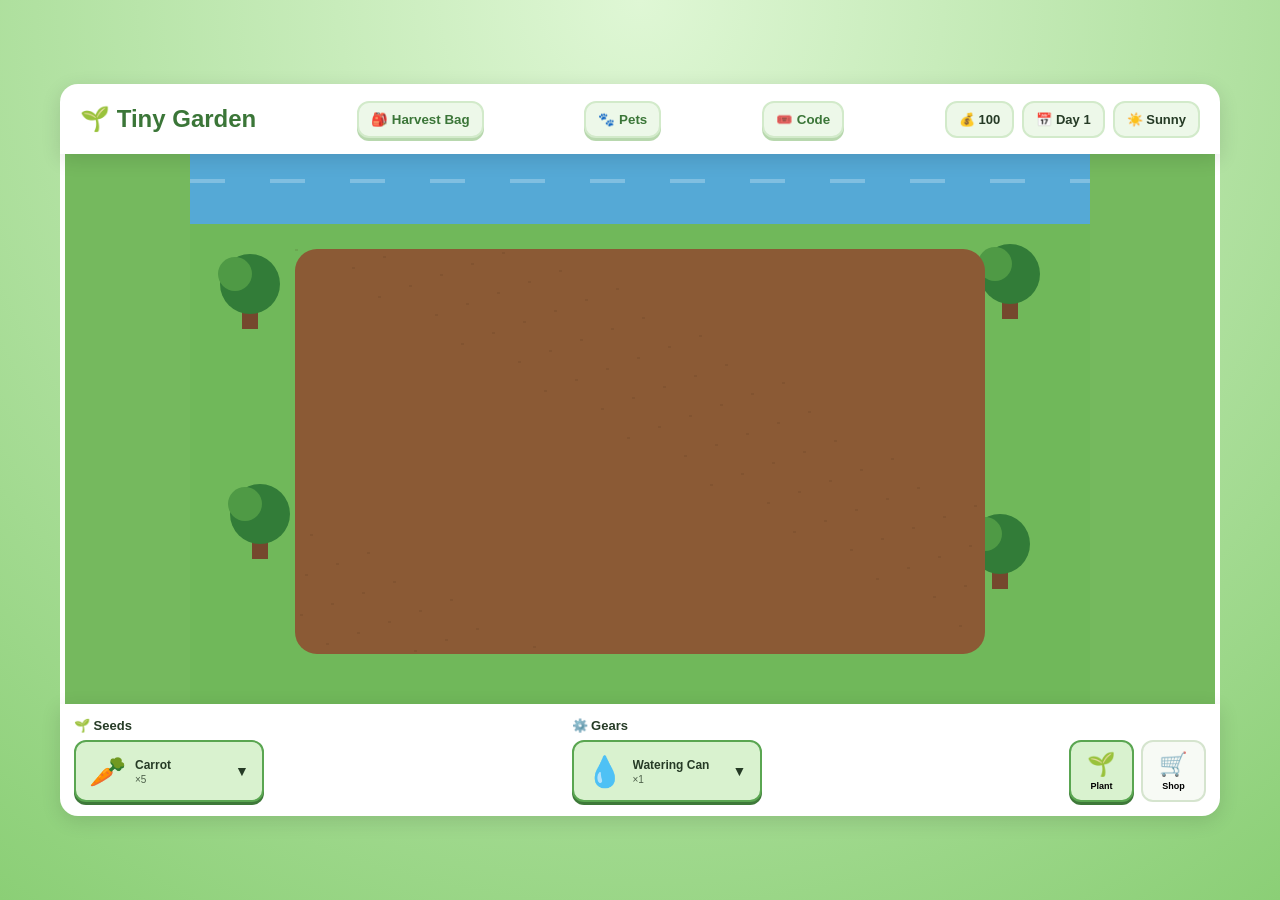
==== index.html @ c6c9e292 "Rename home.html to index.html" ====
<!DOCTYPE html>
<html lang="id">
<head>
    <meta charset="UTF-8">
    <meta name="viewport" content="width=device-width, initial-scale=1.0">
    <title>Tiny Garden</title>
    <link rel="stylesheet" href="home.css">
</head>
<body>

<div class="game-wrapper">

    <header class="topbar">
        <div class="logo">🌱 <span>Tiny Garden</span></div>

        <button id="harvestBagButton" class="header-button">
            🎒 Harvest Bag
        </button>

        <button id="petButton" class="header-button">
            🐾 Pets
        </button>

        <button id="redeemButton" class="header-button">
            🎟️ Code
        </button>

        <div class="stats">
            <div class="stat">💰 <span id="coins">100</span></div>
            <div class="stat">📅 Day <span id="day">1</span></div>
            <div class="stat">☀️ <span id="weather">Sunny</span></div>
        </div>
    </header>

    <main class="game-container">
        <canvas id="gameCanvas" width="900" height="550"></canvas>
        <div id="notification" class="notification"></div>
    </main>

    <section class="bottom-ui">

        <div class="inventory-section">
            <div class="section-title">🌱 Seeds</div>

            <div id="seedSelector" class="selector-wrapper">
                <button id="selectedSeedButton" class="selector-button" type="button"></button>
                <div id="seedSelectorPopup" class="selector-popup hidden"></div>
            </div>
        </div>

        <div class="inventory-section">
            <div class="section-title">⚙️ Gears</div>

            <div id="gearSelector" class="selector-wrapper">
                <button id="selectedGearButton" class="selector-button" type="button"></button>
                <div id="gearSelectorPopup" class="selector-popup hidden"></div>
            </div>
        </div>

        <div class="controls">
            <button class="tool active" data-tool="plant">
                🌱
                <span>Plant</span>
            </button>

            <button class="tool" data-tool="shop">
                🛒
                <span>Shop</span>
            </button>
        </div>
    </section>
</div>

<div id="harvestModal" class="modal hidden">
    <div class="modal-card">
        <button class="close" id="closeHarvestBag">✕</button>
        <h2>🎒 Harvest Bag</h2>
        <p>Hasil panen yang belum dijual.</p>
        <div class="harvest-actions">
            <button id="sellSelectedButton" class="sell-button" type="button">💰 Sell Selected (<span id="selectedHarvestCount">0</span>)</button>
            <button id="sellAllButton" class="sell-all-button" type="button">💰 Sell All</button>
        </div>
        <div id="harvestItems" class="harvest-items"></div>
        <div class="modal-footer">
            Total: <span id="harvestCount">0</span> item
        </div>
    </div>
</div>

<div id="shopModal" class="modal hidden">
    <div class="modal-card">
        <button class="close" id="closeShop">✕</button>
        <h2>🛒 Shop</h2>

        <div class="tabs">
            <button class="tab active" data-tab="seeds">Seeds</button>
            <button class="tab" data-tab="eggs">Pet Eggs</button>
            <button class="tab" data-tab="gears">Gears</button>
        </div>

        <div id="seedShop" class="shop-list"></div>

        <div id="gearShop" class="shop-list hidden"></div>

        <div id="eggShop" class="shop-list hidden">
            <div class="shop-item">
                <span>🥚</span>
                <div>
                    <b>Basic Egg</b>
                    <small>100 💰</small>
                    <small>Bunny 33.33% · Golden Lab 33.33% · Dog 33.33%</small>
                </div>
                <button onclick="buyEgg('basic')">Buy</button>
            </div>

            <div class="shop-item">
                <span>🪲</span>
                <div>
                    <b>Bug Egg</b>
                    <small>500 💰</small>
                    <small>Caterpillar 25% · Praying Mantis 20% · Giant Ant 25% · Snail 25% · Dragonfly 5%</small>
                </div>
                <button onclick="buyEgg('bug')">Buy</button>
            </div>

            <div class="shop-item">
                <span>🌙</span>
                <div>
                    <b>Night Egg</b>
                    <small>1000 💰</small>
                    <small>Hedgehog 49% · Mole 22% · Frog 14% · Echo Frog 10% · Night Owl 4% · Raccoon 1%</small>
                </div>
                <button onclick="buyEgg('night')">Buy</button>
            </div>
        </div>

        <div class="shop-footer">
            Coins: 💰 <span id="shopCoins">100</span>
        </div>
    </div>
</div>

<div id="redeemModal" class="modal hidden">
    <div class="modal-card redeem-card">
        <button class="close" id="closeRedeem">✕</button>
        <h2>🎟️ Redeem Code</h2>
        <p>Masukkan redeem code.</p>
        <div class="redeem-input-row">
            <input id="redeemCodeInput" type="text" placeholder="Enter code" autocomplete="off">
            <button id="redeemCodeButton" class="sell-button" type="button">Redeem</button>
        </div>
    </div>
</div>

<div id="cheatModal" class="modal hidden">
    <div class="modal-card cheat-card">
        <button class="close" id="closeCheat">✕</button>
        <h2>🔧 Cheat Panel</h2>
        <p>Developer tools</p>

        <div class="cheat-section">
            <div class="cheat-section-title">💰 Coins</div>
            <div class="cheat-buttons">
                <button type="button" onclick="cheatAddCoins(1000000000)">+1,000,000,000</button>
                <button type="button" onclick="cheatAddCoins(1000000)">+1,000,000</button>
                <button type="button" onclick="cheatAddCoins(-1000000)">-1,000,000</button>
                <button type="button" onclick="cheatAddCoins(-1000000000)">-1,000,000,000</button>
            </div>
        </div>

        <div class="cheat-section">
            <div class="cheat-section-title">🥚 Eggs</div>
            <div class="cheat-buttons">
                <button type="button" onclick="cheatAddEgg('night', 100)">+100 Night Egg</button>
                <button type="button" onclick="cheatAddEgg('night', 10)">+10 Night Egg</button>
                <button type="button" onclick="cheatAddEgg('bug', 100)">+100 Bug Egg</button>
                <button type="button" onclick="cheatAddEgg('bug', 10)">+10 Bug Egg</button>
                <button type="button" onclick="cheatAddEgg('basic', 100)">+100 Basic Egg</button>
            </div>
        </div>

        <div class="cheat-section">
            <div class="cheat-section-title">🌱 Seeds</div>
            <div id="cheatSeedButtons" class="cheat-seed-list"></div>
        </div>
    </div>
</div>

<div id="petModal" class="modal hidden">
    <div class="modal-card pet-modal-card">
        <button class="close" id="closePetModal">✕</button>
        <h2>🐾 Pet Inventory</h2>

        <div class="active-slots">
            <div class="section-title">Active Pet Slots</div>
            <div id="activeSlots" class="active-slots-grid"></div>
        </div>

        <div class="pet-tabs">
            <button class="tab active" data-pet-tab="pets">Pets</button>
            <button class="tab" data-pet-tab="eggs">Egg Inventory</button>
        </div>

        <div id="petList" class="pet-list"></div>
        <div id="eggInventory" class="egg-list hidden"></div>
    </div>
</div>

<div id="hatchModal" class="modal hidden">
    <div class="hatch-card">
        <div id="hatchEggIcon">🥚</div>
        <h2 id="hatchTitle">Hatching...</h2>
        <div id="hatchResult" class="hatch-result"></div>
        <button id="hatchClose" class="secondary hidden">Close</button>
    </div>
</div>

<script src="home.js"></script>
</body>
</html>
---- home.css ----
* {
    box-sizing: border-box;
    margin: 0;
    padding: 0;
}

body {
    font-family: Arial, Helvetica, sans-serif;
    background: radial-gradient(circle at top, #dff7d5, #8bcf76);
    min-height: 100vh;
    display: flex;
    justify-content: center;
    align-items: center;
    color: #263b26;
}

button {
    font-family: inherit;
    cursor: pointer;
}

.game-wrapper {
    width: min(100%, 1200px);
    padding: 20px;
}

.topbar {
    min-height: 70px;
    background: #ffffff;
    border-radius: 18px 18px 0 0;
    display: flex;
    align-items: center;
    justify-content: space-between;
    padding: 0 20px;
    box-shadow: 0 5px 20px rgba(0, 0, 0, 0.12);
    position: relative;
    z-index: 10;
    gap: 10px;
}

.logo {
    font-size: 24px;
    font-weight: 800;
    color: #3b7638;
    white-space: nowrap;
}

.stats {
    display: flex;
    gap: 8px;
}

.stat {
    background: #edf8e9;
    border: 2px solid #d2eaca;
    padding: 9px 12px;
    border-radius: 12px;
    font-weight: 700;
    font-size: 13px;
    white-space: nowrap;
}

.header-button {
    border: 2px solid #d2eaca;
    background: #edf8e9;
    color: #3b7638;
    padding: 9px 12px;
    border-radius: 12px;
    font-weight: 800;
    box-shadow: 0 3px 0 #b8d8ae;
    transition: 0.15s;
}

.header-button:hover {
    transform: translateY(-2px);
}

.game-container {
    position: relative;
    background: #75b95e;
    border-left: 5px solid #ffffff;
    border-right: 5px solid #ffffff;
}

canvas {
    display: block;
    width: 100%;
    height: auto;
    image-rendering: pixelated;
    background: #70b85a;
}

.notification {
    position: absolute;
    top: 20px;
    left: 50%;
    transform: translateX(-50%);
    background: rgba(30, 50, 30, 0.9);
    color: #ffffff;
    padding: 12px 20px;
    border-radius: 30px;
    font-size: 14px;
    font-weight: 700;
    opacity: 0;
    pointer-events: none;
    transition: 0.3s;
    z-index: 30;
    white-space: nowrap;
}

.notification.show {
    opacity: 1;
}

.bottom-ui {
    background: #ffffff;
    border-radius: 0 0 18px 18px;
    padding: 14px;
    display: flex;
    gap: 16px;
    box-shadow: 0 5px 20px rgba(0, 0, 0, 0.12);
    position: relative;
    z-index: 5;
    align-items: flex-end;
}

.inventory-section {
    flex: 1;
    min-width: 190px;
}

.section-title {
    font-size: 13px;
    font-weight: 800;
    margin-bottom: 7px;
}

.inventory-items {
    display: flex;
    gap: 7px;
}

.item {
    position: relative;
    width: 62px;
    height: 62px;
    background: #f0f7ec;
    border: 2px solid #d6e7ce;
    border-radius: 12px;
    display: flex;
    flex-direction: column;
    justify-content: center;
    align-items: center;
}

.item span {
    font-size: 24px;
}

.item small {
    font-size: 8px;
}

.item b {
    position: absolute;
    right: 4px;
    bottom: 3px;
    background: #3f713a;
    color: #ffffff;
    border-radius: 10px;
    padding: 2px 5px;
    font-size: 10px;
}

.seed-item {
    cursor: pointer;
    transition: 0.15s;
}

.seed-item:hover {
    transform: translateY(-3px);
}

.selected-seed {
    background: #d9f2cf;
    border-color: #5aa651;
    box-shadow: 0 3px 0 #3e7939;
}

.fruit-inventory {
    display: flex;
    gap: 6px;
    min-height: 62px;
    max-width: 270px;
    overflow-x: auto;
}

.fruit-card {
    min-width: 58px;
    height: 62px;
    background: #f0f7ec;
    border: 2px solid #d6e7ce;
    border-radius: 10px;
    display: flex;
    flex-direction: column;
    align-items: center;
    justify-content: center;
    font-size: 9px;
}

.fruit-card span {
    font-size: 22px;
}

.fruit-card b {
    font-size: 10px;
}

.controls {
    display: flex;
    align-items: center;
    gap: 7px;
}

.tool {
    width: 65px;
    height: 62px;
    border: 2px solid #d5e4ce;
    background: #f7faf5;
    border-radius: 12px;
    display: flex;
    flex-direction: column;
    align-items: center;
    justify-content: center;
    font-size: 23px;
    transition: 0.15s;
}

.tool span {
    font-size: 9px;
    font-weight: bold;
    margin-top: 3px;
}

.tool:hover {
    transform: translateY(-3px);
}

.tool.active {
    background: #d9f2cf;
    border-color: #5aa651;
    box-shadow: 0 3px 0 #3e7939;
}

.modal {
    position: fixed;
    inset: 0;
    background: rgba(20, 40, 20, 0.65);
    display: flex;
    justify-content: center;
    align-items: center;
    z-index: 100;
    padding: 15px;
}

.hidden {
    display: none !important;
}

.modal-card,
.hatch-card {
    position: relative;
    width: min(94%, 720px);
    max-height: 88vh;
    overflow-y: auto;
    background: #ffffff;
    border-radius: 20px;
    padding: 25px;
    box-shadow: 0 20px 60px rgba(0, 0, 0, 0.3);
}

.modal-card h2 {
    color: #397234;
    margin-bottom: 6px;
}

.modal-card > p {
    color: #777777;
    font-size: 13px;
    margin-bottom: 16px;
}

.close {
    position: absolute;
    right: 15px;
    top: 15px;
    border: 0;
    background: #edf8e9;
    border-radius: 10px;
    padding: 7px;
    font-size: 16px;
}

.tabs,
.pet-tabs {
    display: flex;
    gap: 8px;
    margin: 15px 0;
}

.tab {
    border: 2px solid #d6e7ce;
    background: #f0f7ec;
    padding: 9px 15px;
    border-radius: 10px;
    font-weight: 800;
}

.tab.active {
    background: #d9f2cf;
    border-color: #5aa651;
}

.shop-list {
    display: flex;
    flex-direction: column;
    gap: 10px;
}

.shop-item {
    display: grid;
    grid-template-columns: 50px 1fr auto;
    gap: 10px;
    align-items: center;
    background: #f4f9f1;
    border: 2px solid #d6e7ce;
    border-radius: 14px;
    padding: 10px;
}

.shop-item > span {
    font-size: 32px;
    text-align: center;
}

.shop-item div {
    display: flex;
    flex-direction: column;
    gap: 3px;
}

.shop-item small {
    font-size: 10px;
    color: #666666;
}

.shop-item button,
.pet-card button,
.egg-card button {
    border: 0;
    background: #58a851;
    color: #ffffff;
    padding: 8px 11px;
    border-radius: 9px;
    font-weight: 800;
    transition: 0.15s;
}

.shop-item button:hover,
.pet-card button:hover,
.egg-card button:hover {
    background: #397b35;
    transform: translateY(-2px);
}

.shop-item button:disabled,
.egg-card button:disabled {
    background: #aaaaaa;
    cursor: not-allowed;
    transform: none;
}

.shop-footer,
.modal-footer {
    margin-top: 15px;
    padding-top: 12px;
    border-top: 2px solid #e5eee1;
    font-weight: 800;
}

.pet-list {
    display: grid;
    grid-template-columns: repeat(2, 1fr);
    gap: 10px;
}

.pet-card {
    background: #f4f9f1;
    border: 2px solid #d6e7ce;
    border-radius: 14px;
    padding: 12px;
    display: grid;
    grid-template-columns: 48px 1fr auto;
    gap: 8px;
    align-items: center;
}

.pet-card.equipped {
    background: #d9f2cf;
    border-color: #5aa651;
}

.pet-card .icon {
    font-size: 34px;
}

.pet-card .info {
    display: flex;
    flex-direction: column;
    gap: 3px;
}

.pet-card .info b {
    color: #397234;
}

.pet-card .info small {
    font-size: 9px;
    color: #666666;
}

.pet-card .skill {
    grid-column: 1 / -1;
    font-size: 10px;
    color: #4d604a;
    line-height: 1.35;
}

.active-slots {
    margin-top: 8px;
}

.active-slots-grid {
    display: grid;
    grid-template-columns: repeat(3, 1fr);
    gap: 8px;
}

.active-slot {
    min-height: 72px;
    border: 2px dashed #b9cfb0;
    background: #f8fbf6;
    border-radius: 12px;
    display: flex;
    align-items: center;
    justify-content: center;
    text-align: center;
    font-size: 10px;
    font-weight: 700;
}

.active-slot.filled {
    border-style: solid;
    background: #d9f2cf;
}

.active-slot span {
    font-size: 28px;
    margin-right: 5px;
}

.egg-list {
    display: grid;
    grid-template-columns: repeat(3, 1fr);
    gap: 10px;
}

.egg-card {
    background: #f4f9f1;
    border: 2px solid #d6e7ce;
    border-radius: 14px;
    padding: 12px;
    text-align: center;
}

.egg-card .egg-icon {
    font-size: 42px;
}

.egg-card b {
    display: block;
    margin: 5px 0;
}

.egg-card small {
    display: block;
    font-size: 9px;
    color: #666666;
    margin-bottom: 8px;
}

.hatch-card {
    text-align: center;
    width: min(90%, 400px);
}

.hatch-card #hatchEggIcon {
    font-size: 80px;
    margin: 10px;
}

.hatch-card h2 {
    color: #397234;
}

.hatch-result {
    min-height: 100px;
    display: flex;
    flex-direction: column;
    justify-content: center;
    align-items: center;
    gap: 5px;
}

.hatch-result .big {
    font-size: 70px;
}

.hatch-result b {
    font-size: 22px;
    color: #397234;
}

.hatch-result small {
    font-size: 11px;
    color: #666666;
    max-width: 280px;
    line-height: 1.4;
}

.secondary {
    border: 0;
    background: #397234;
    color: #ffffff;
    padding: 10px 18px;
    border-radius: 10px;
    font-weight: 800;
    margin-top: 15px;
}

.harvest-items {
    display: grid;
    grid-template-columns: repeat(3, 1fr);
    gap: 10px;
}

.harvest-item {
    background: #f4f9f1;
    border: 2px solid #d6e7ce;
    border-radius: 12px;
    padding: 12px;
    text-align: center;
}

.harvest-icon {
    font-size: 38px;
}

.harvest-name {
    font-weight: 800;
    font-size: 12px;
}

.harvest-weight {
    font-size: 10px;
    color: #666666;
    margin-top: 4px;
}

.empty {
    grid-column: 1 / -1;
    text-align: center;
    padding: 25px;
    color: #777777;
    background: #f4f9f1;
    border-radius: 12px;
    border: 2px dashed #d6e7ce;
}

@media (max-width: 850px) {

    .bottom-ui {
        flex-wrap: wrap;
    }

    .inventory-section {
        min-width: 45%;
    }

    .controls {
        width: 100%;
        justify-content: center;
    }

    .pet-list {
        grid-template-columns: 1fr;
    }

    .egg-list {
        grid-template-columns: 1fr;
    }

    .topbar {
        flex-wrap: wrap;
    }

    .logo {
        width: 100%;
        text-align: center;
    }

    .stats {
        margin-left: auto;
    }
}

@media (max-width: 500px) {

    body {
        align-items: flex-start;
    }

    .game-wrapper {
        padding: 5px;
    }

    .bottom-ui {
        flex-direction: column;
        align-items: stretch;
    }

    .inventory-items {
        justify-content: center;
    }

    .fruit-inventory {
        max-width: none;
    }

    .controls {
        flex-wrap: wrap;
    }

    .tool {
        width: 58px;
        height: 58px;
    }

    .modal-card {
        padding: 20px;
    }

    .harvest-items {
        grid-template-columns: repeat(2, 1fr);
    }

    .topbar {
        gap: 6px;
    }

    .header-button {
        font-size: 11px;
        padding: 7px 9px;
    }

    .stats {
        width: 100%;
        justify-content: center;
    }
}

/* Seed selector UI */
.seed-section {
    position: relative;
    min-width: 190px;
}

.seed-selector {
    position: relative;
    width: 190px;
}

.selected-seed-button {
    width: 100%;
    min-height: 62px;
    border: 2px solid #5aa651;
    background: #d9f2cf;
    color: #263b26;
    border-radius: 12px;
    box-shadow: 0 3px 0 #3e7939;
    display: grid;
    grid-template-columns: 42px 1fr 20px;
    align-items: center;
    gap: 7px;
    padding: 7px 10px;
    text-align: left;
}

.selected-seed-icon {
    font-size: 30px;
    text-align: center;
}

.selected-seed-info {
    display: flex;
    flex-direction: column;
    gap: 2px;
}

.selected-seed-info b {
    font-size: 12px;
}

.selected-seed-info small {
    font-size: 10px;
    color: #4d604a;
}

.seed-arrow {
    font-size: 16px;
    font-weight: 800;
}

.seed-selector-popup {
    position: absolute;
    left: 0;
    bottom: calc(100% + 8px);
    width: 280px;
    max-height: 310px;
    overflow-y: auto;
    background: #ffffff;
    border: 2px solid #d6e7ce;
    border-radius: 14px;
    padding: 8px;
    box-shadow: 0 12px 30px rgba(0,0,0,.2);
    z-index: 80;
}

.seed-selector-item {
    width: 100%;
    min-height: 48px;
    border: 2px solid transparent;
    background: #f4f9f1;
    border-radius: 10px;
    display: grid;
    grid-template-columns: 35px 1fr auto;
    align-items: center;
    gap: 8px;
    padding: 6px 8px;
    margin-bottom: 5px;
    text-align: left;
}

.seed-selector-item:last-child {
    margin-bottom: 0;
}

.seed-selector-item:hover:not(:disabled),
.seed-selector-item.selected {
    background: #d9f2cf;
    border-color: #5aa651;
}

.seed-selector-item:disabled {
    opacity: .48;
    cursor: not-allowed;
}

.seed-selector-icon {
    font-size: 25px;
    text-align: center;
}

.seed-selector-name {
    font-size: 11px;
    font-weight: 800;
}

.seed-selector-item b {
    font-size: 10px;
    background: #3f713a;
    color: #ffffff;
    border-radius: 10px;
    padding: 3px 6px;
}

@media (max-width: 500px) {
    .seed-section {
        min-width: 100%;
    }

    .seed-selector {
        width: 100%;
    }

    .seed-selector-popup {
        width: 100%;
        max-height: 280px;
    }
}


/* MOBILE CANVAS FIX */
.game-container {
    width: 100%;
    overflow: hidden;
}

#gameCanvas {
    display: block;
    width: 100%;
    height: auto;
    max-width: 900px;
    margin: 0 auto;
    aspect-ratio: 900 / 550;
    touch-action: none;
}

@media (max-width: 600px) {
    body {
        min-width: 0;
        overflow-x: hidden;
    }

    .game-wrapper {
        width: 100%;
        max-width: 100%;
    }

    .game-container {
        width: 100%;
        max-width: 100%;
    }

    #gameCanvas {
        width: 100%;
        height: auto;
    }
}


/* ==========================================================
   FINAL SELECTOR CSS - matches home.html IDs exactly
   ========================================================== */

#seedSelector,
#gearSelector {
    position: relative;
    width: 190px;
    max-width: 100%;
}

#selectedSeedButton,
#selectedGearButton {
    width: 100%;
    min-height: 62px;
    padding: 7px 10px;
    border: 2px solid #5aa651;
    border-radius: 12px;
    background: #d9f2cf;
    color: #263b26;
    box-shadow: 0 3px 0 #3e7939;
    display: grid;
    grid-template-columns: 42px minmax(0, 1fr) 20px;
    align-items: center;
    gap: 7px;
    text-align: left;
    cursor: pointer;
}

#selectedSeedButton:hover,
#selectedGearButton:hover {
    filter: brightness(1.03);
}

.selected-gear-icon {
    font-size: 30px;
    text-align: center;
}

.selected-gear-info {
    display: flex;
    flex-direction: column;
    gap: 2px;
    min-width: 0;
}

.selected-gear-info b {
    font-size: 12px;
    white-space: nowrap;
    overflow: hidden;
    text-overflow: ellipsis;
}

.selected-gear-info small {
    font-size: 10px;
    color: #4d604a;
    white-space: nowrap;
    overflow: hidden;
    text-overflow: ellipsis;
}

.selector-arrow {
    font-size: 14px;
    text-align: center;
    font-weight: 800;
}

#seedSelectorPopup,
#gearSelectorPopup {
    position: absolute;
    left: 0;
    bottom: calc(100% + 8px);
    width: 280px;
    max-width: 90vw;
    max-height: 310px;
    overflow-y: auto;
    padding: 8px;
    background: #fff;
    color: #263b26;
    border: 2px solid #d6e7ce;
    border-radius: 14px;
    box-shadow: 0 12px 30px rgba(0,0,0,.22);
    z-index: 1000;
}

#gearSelectorPopup {
    width: 300px;
}

#seedSelectorPopup.hidden,
#gearSelectorPopup.hidden {
    display: none;
}

#seedSelectorPopup .seed-selector-item,
#gearSelectorPopup .gear-selector-item {
    width: 100%;
    min-height: 50px;
    margin: 0 0 5px 0;
    padding: 7px 8px;
    border: 2px solid transparent;
    border-radius: 10px;
    background: #f4f9f1;
    color: #263b26;
    display: grid;
    grid-template-columns: 35px minmax(0,1fr) auto;
    align-items: center;
    gap: 8px;
    text-align: left;
    cursor: pointer;
}

#seedSelectorPopup .seed-selector-item:last-child,
#gearSelectorPopup .gear-selector-item:last-child {
    margin-bottom: 0;
}

#seedSelectorPopup .seed-selector-item:hover,
#seedSelectorPopup .seed-selector-item.selected,
#gearSelectorPopup .gear-selector-item:hover,
#gearSelectorPopup .gear-selector-item.selected {
    background: #d9f2cf;
    border-color: #5aa651;
}

#seedSelectorPopup .seed-selector-item:disabled {
    opacity: .48;
    cursor: not-allowed;
}

#seedSelectorPopup .selector-icon,
#gearSelectorPopup .selector-icon {
    font-size: 25px;
    text-align: center;
}

#seedSelectorPopup .selector-info,
#gearSelectorPopup .selector-info {
    min-width: 0;
    display: flex;
    flex-direction: column;
    gap: 2px;
}

#seedSelectorPopup .selector-info b,
#gearSelectorPopup .selector-info b {
    font-size: 11px;
    font-weight: 800;
}

#seedSelectorPopup .selector-info small,
#gearSelectorPopup .selector-info small {
    font-size: 9px;
    color: #667261;
    line-height: 1.3;
    white-space: normal;
}

#seedSelectorPopup .seed-selector-item > b {
    font-size: 10px;
    background: #3f713a;
    color: #fff;
    border-radius: 10px;
    padding: 3px 6px;
}

#gearSelectorPopup .empty {
    padding: 18px 10px;
    text-align: center;
    color: #667261;
}

@media (max-width: 500px) {
    #seedSelector,
    #gearSelector {
        width: 100%;
    }

    #selectedSeedButton,
    #selectedGearButton {
        min-height: 58px;
    }

    #seedSelectorPopup,
    #gearSelectorPopup {
        left: 0;
        width: 100%;
        max-width: 100%;
        max-height: 270px;
    }
}

/* Keep selector popups visible above the bottom UI. */
.bottom-ui,
.inventory-section,
.selector-wrapper {
    overflow: visible !important;
}


/* ==========================================================
   HARVEST BAG + REDEEM CODE FINAL CSS FIX
   ========================================================== */

#harvestModal .modal-card {
    width: min(760px, 96vw);
    max-height: 90vh;
    overflow-y: auto;
}

#harvestModal .harvest-actions {
    display: flex;
    flex-wrap: wrap;
    gap: 10px;
    width: 100%;
    margin: 14px 0;
}

#harvestModal .harvest-actions button {
    appearance: none;
    -webkit-appearance: none;
    border: 0;
    outline: none;
    box-sizing: border-box;
    min-height: 42px;
    padding: 10px 16px;
    border-radius: 10px;
    font-weight: 700;
    line-height: 1.2;
    white-space: nowrap;
    cursor: pointer;
    flex: 1 1 180px;
}

#harvestModal #sellSelectedButton {
    background: #4f8f4b;
    color: #fff;
}

#harvestModal #sellAllButton {
    background: #d49b38;
    color: #fff;
}

#harvestModal .harvest-actions button:hover {
    filter: brightness(1.08);
    transform: translateY(-1px);
}

#harvestModal .harvest-actions button:active {
    transform: translateY(0);
}

#harvestModal .harvest-actions button:disabled {
    opacity: .5;
    cursor: not-allowed;
    transform: none;
}

#harvestModal .harvest-items {
    display: grid;
    grid-template-columns: repeat(4, minmax(0, 1fr));
    gap: 10px;
    width: 100%;
    max-height: 48vh;
    overflow-y: auto;
    padding: 2px;
}

#harvestModal .harvest-card {
    min-width: 0;
    overflow: hidden;
}

#harvestModal .harvest-card button {
    max-width: 100%;
}

#harvestModal .modal-footer {
    margin-top: 12px;
    padding-top: 10px;
    border-top: 1px solid rgba(255,255,255,.12);
}

/* Redeem Code */
#redeemModal .redeem-card {
    width: min(500px, 94vw);
    padding: 22px;
}

#redeemModal .redeem-input-row {
    display: flex;
    align-items: stretch;
    gap: 8px;
    width: 100%;
    margin-top: 14px;
}

#redeemModal #redeemCodeInput {
    flex: 1 1 auto;
    min-width: 0;
    height: 44px;
    padding: 0 12px;
    border: 2px solid #78a96d;
    border-radius: 10px;
    outline: none;
    background: #fff;
    color: #253525;
    font-size: 14px;
}

#redeemModal #redeemCodeInput::placeholder {
    color: #7d887b;
}

#redeemModal #redeemCodeInput:focus {
    border-color: #4f8f4b;
    box-shadow: 0 0 0 3px rgba(79,143,75,.18);
}

#redeemModal #redeemCodeButton {
    flex: 0 0 auto;
    height: 44px;
    padding: 0 16px;
    border: 0;
    border-radius: 10px;
    background: #4f8f4b;
    color: #fff;
    font-weight: 700;
    cursor: pointer;
}

#redeemModal #redeemCodeButton:hover {
    filter: brightness(1.08);
}

@media (max-width: 600px) {
    #harvestModal .modal-card,
    #redeemModal .redeem-card {
        width: 96vw;
        max-width: 96vw;
        padding: 16px;
    }

    #harvestModal .harvest-actions {
        flex-direction: column;
    }

    #harvestModal .harvest-actions button {
        width: 100%;
        flex: none;
    }

    #harvestModal .harvest-items {
        grid-template-columns: repeat(2, minmax(0, 1fr));
        max-height: 50vh;
    }

    #redeemModal .redeem-input-row {
        flex-direction: column;
    }

    #redeemModal #redeemCodeInput,
    #redeemModal #redeemCodeButton {
        width: 100%;
        flex: none;
    }
}

@media (max-width: 360px) {
    #harvestModal .harvest-items {
        grid-template-columns: 1fr;
    }
}


/* ==========================================================
   FINAL UI NORMALIZATION
   Harvest Bag / Redeem / TinyAdmin / all modal controls
   ========================================================== */

.modal {
    box-sizing: border-box;
    z-index: 9999;
}

.modal.hidden {
    display: none !important;
}

.modal-card,
.redeem-card,
.cheat-card,
.pet-modal-card,
.hatch-card {
    box-sizing: border-box;
}

#harvestModal .harvest-actions {
    display: flex !important;
    align-items: stretch;
    justify-content: stretch;
    gap: 10px;
}

#harvestModal .harvest-actions button {
    display: inline-flex !important;
    align-items: center;
    justify-content: center;
    position: relative;
    z-index: 2;
    pointer-events: auto !important;
    user-select: none;
    -webkit-tap-highlight-color: transparent;
}

#harvestModal #sellSelectedButton:disabled,
#harvestModal #sellAllButton:disabled {
    opacity: .45;
    pointer-events: auto !important;
}

#harvestModal .harvest-items {
    position: relative;
    z-index: 1;
}

#harvestModal .harvest-item {
    position: relative;
    display: flex !important;
    flex-direction: column;
    align-items: center;
    justify-content: center;
    width: 100%;
    min-height: 145px;
    border: 2px solid #d6e7ce;
    background: #f4f9f1;
    color: #263b26;
    border-radius: 12px;
    padding: 12px 8px;
    cursor: pointer !important;
    pointer-events: auto !important;
    touch-action: manipulation;
    transition: transform .12s, border-color .12s, background .12s, box-shadow .12s;
}

#harvestModal .harvest-item:hover {
    transform: translateY(-2px);
    border-color: #78a96d;
}

#harvestModal .harvest-item.selected {
    background: #dff2d7 !important;
    border-color: #397234 !important;
    box-shadow: 0 0 0 3px rgba(57,114,52,.18);
}

#harvestModal .harvest-select-mark {
    position: absolute;
    top: 7px;
    right: 7px;
    width: 23px;
    height: 23px;
    border-radius: 50%;
    display: flex;
    align-items: center;
    justify-content: center;
    background: #397234;
    color: #fff;
    font-size: 13px;
    font-weight: 900;
}

#harvestModal .harvest-item:not(.selected) .harvest-select-mark {
    background: #dce8d8;
    color: transparent;
    border: 1px solid #b7cbb1;
}

#redeemModal .redeem-card {
    width: min(520px, calc(100vw - 24px)) !important;
    max-width: calc(100vw - 24px) !important;
    overflow: hidden !important;
}

#redeemModal .redeem-input-row {
    display: flex !important;
    width: 100%;
    gap: 8px;
}

#redeemModal #redeemCodeInput {
    box-sizing: border-box;
    flex: 1 1 auto;
    width: auto;
    min-width: 0;
}

#redeemModal #redeemCodeButton {
    flex: 0 0 auto;
    min-width: 100px;
    white-space: nowrap;
    pointer-events: auto !important;
}

#cheatModal .cheat-card {
    width: min(680px, calc(100vw - 24px)) !important;
    max-width: calc(100vw - 24px) !important;
    max-height: 90vh;
    overflow-y: auto;
    overflow-x: hidden;
}

#cheatModal .cheat-section {
    width: 100%;
    box-sizing: border-box;
    margin: 12px 0;
    padding: 12px;
    border-radius: 12px;
    background: rgba(255,255,255,.06);
}

#cheatModal .cheat-buttons {
    display: grid !important;
    grid-template-columns: repeat(2, minmax(0,1fr));
    gap: 8px;
}

#cheatModal .cheat-buttons button,
#cheatModal .cheat-seed-list button {
    width: 100%;
    min-height: 42px;
    box-sizing: border-box;
    border-radius: 9px;
    padding: 8px 10px;
    pointer-events: auto !important;
}

@media (max-width: 600px) {
    #harvestModal .harvest-items {
        grid-template-columns: repeat(2, minmax(0, 1fr)) !important;
    }

    #harvestModal .harvest-actions {
        flex-direction: column !important;
    }

    #harvestModal .harvest-actions button {
        width: 100% !important;
        min-height: 44px;
        flex: none !important;
    }

    #redeemModal .redeem-input-row {
        flex-direction: column !important;
    }

    #redeemModal #redeemCodeInput,
    #redeemModal #redeemCodeButton {
        width: 100% !important;
        min-height: 44px;
        height: 44px;
        flex: none !important;
    }

    #cheatModal .cheat-buttons {
        grid-template-columns: 1fr !important;
    }
}

@media (max-width: 360px) {
    #harvestModal .harvest-items {
        grid-template-columns: 1fr !important;
    }
}
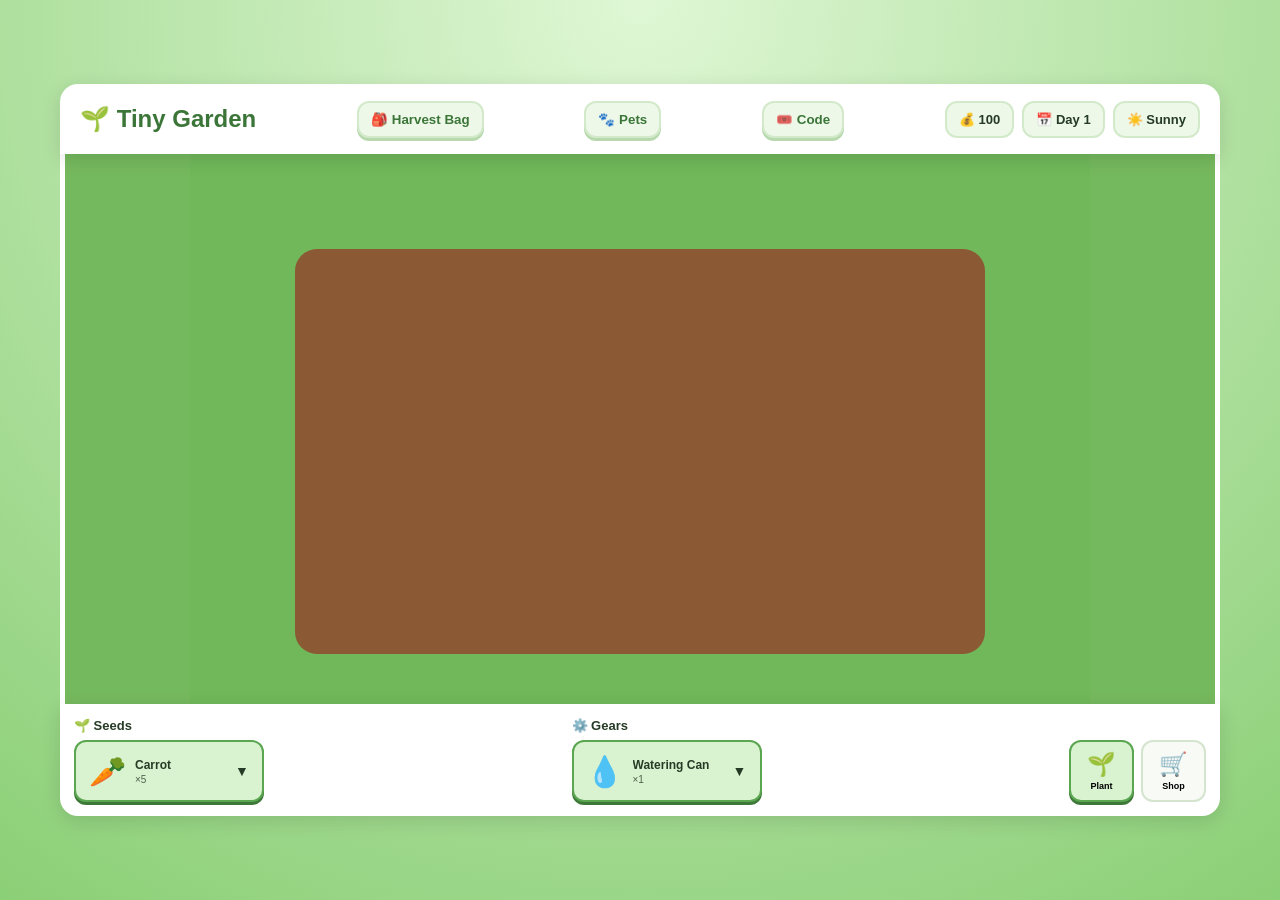
==== commit c85acece: "Update script source path for home.js" ====
--- a/index.html
+++ b/index.html
@@ -215,6 +215,6 @@
     </div>
 </div>
 
-<script src="home.js"></script>
+<script src="./home.js"></script>
 </body>
 </html>
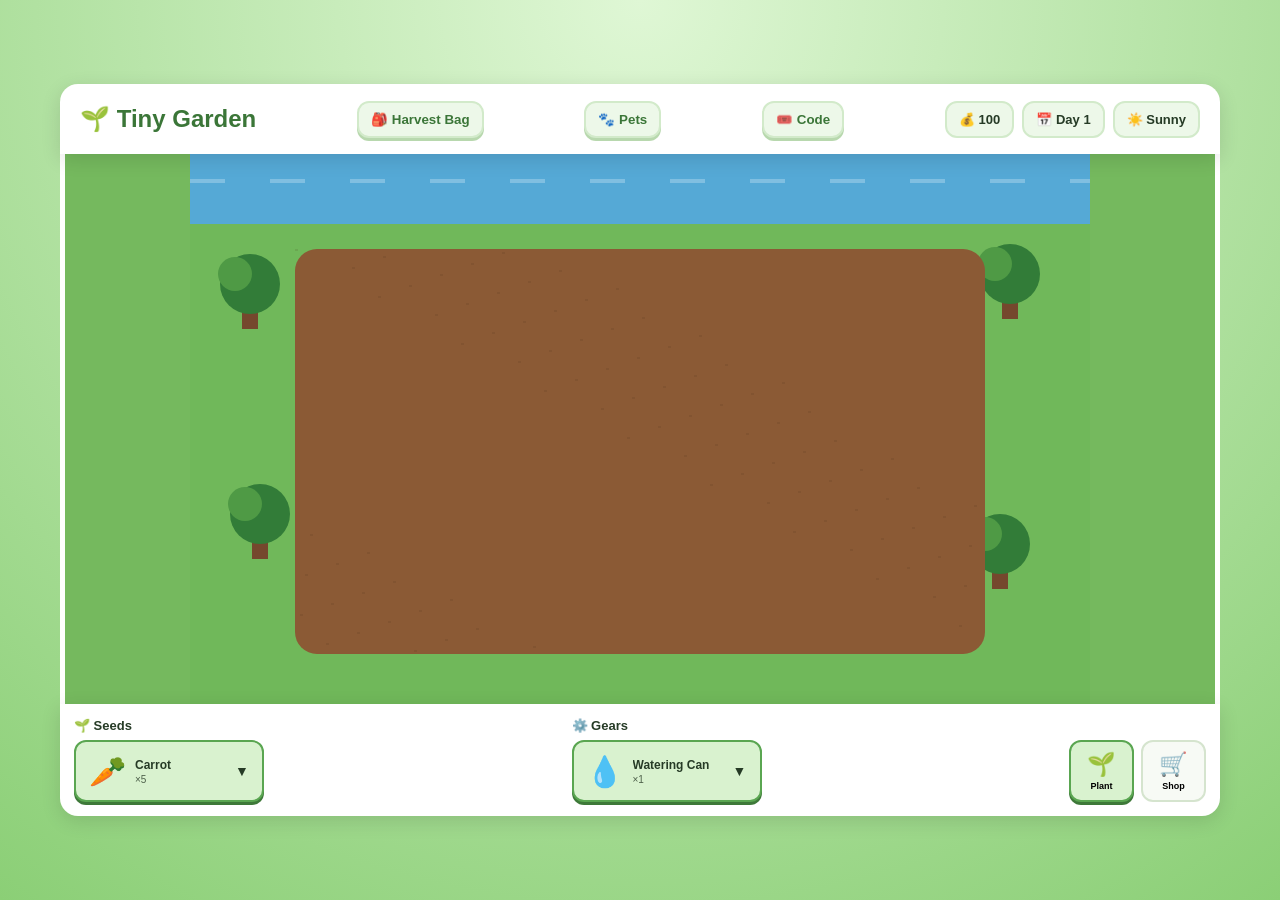
==== commit 3e5086e6: "Rename home.html to index.html" ====
--- a/index.html
+++ b/index.html
@@ -215,6 +215,6 @@
     </div>
 </div>
 
-<script src="./home.js"></script>
+<script src="home.js"></script>
 </body>
 </html>
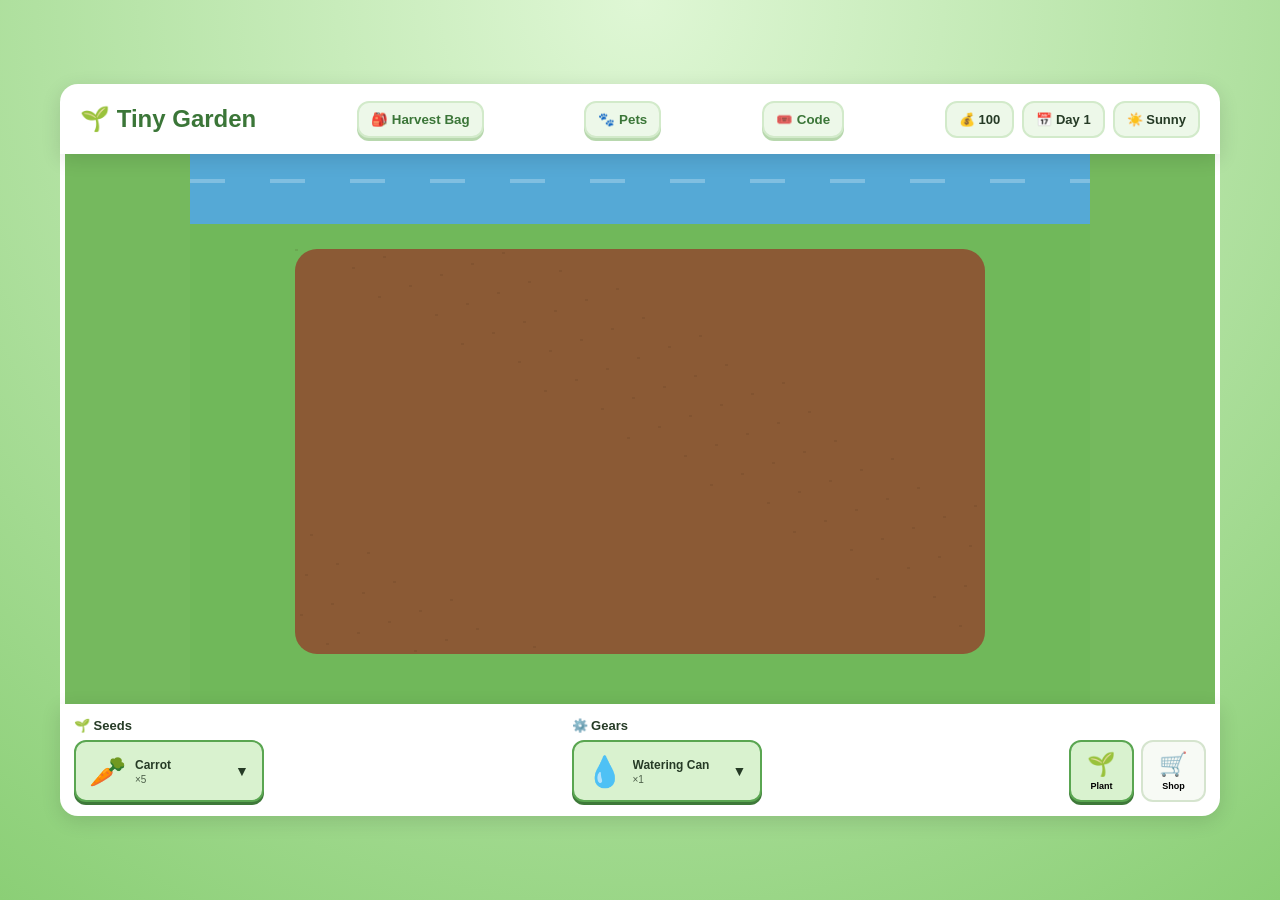
==== commit 23020fc0: "Rename home.html to index.html" ====
--- a/index.html
+++ b/index.html
@@ -77,7 +77,7 @@
         <h2>🎒 Harvest Bag</h2>
         <p>Hasil panen yang belum dijual.</p>
         <div class="harvest-actions">
-            <button id="sellSelectedButton" class="sell-button" type="button">💰 Sell Selected (<span id="selectedHarvestCount">0</span>)</button>
+            <button id="sellSelectedButton" class="sell-button" type="button">💰 Sell Selected</button>
             <button id="sellAllButton" class="sell-all-button" type="button">💰 Sell All</button>
         </div>
         <div id="harvestItems" class="harvest-items"></div>
--- a/home.css
+++ b/home.css
@@ -1423,4 +1423,4 @@
     #harvestModal .harvest-items {
         grid-template-columns: 1fr !important;
     }
-}
+}
